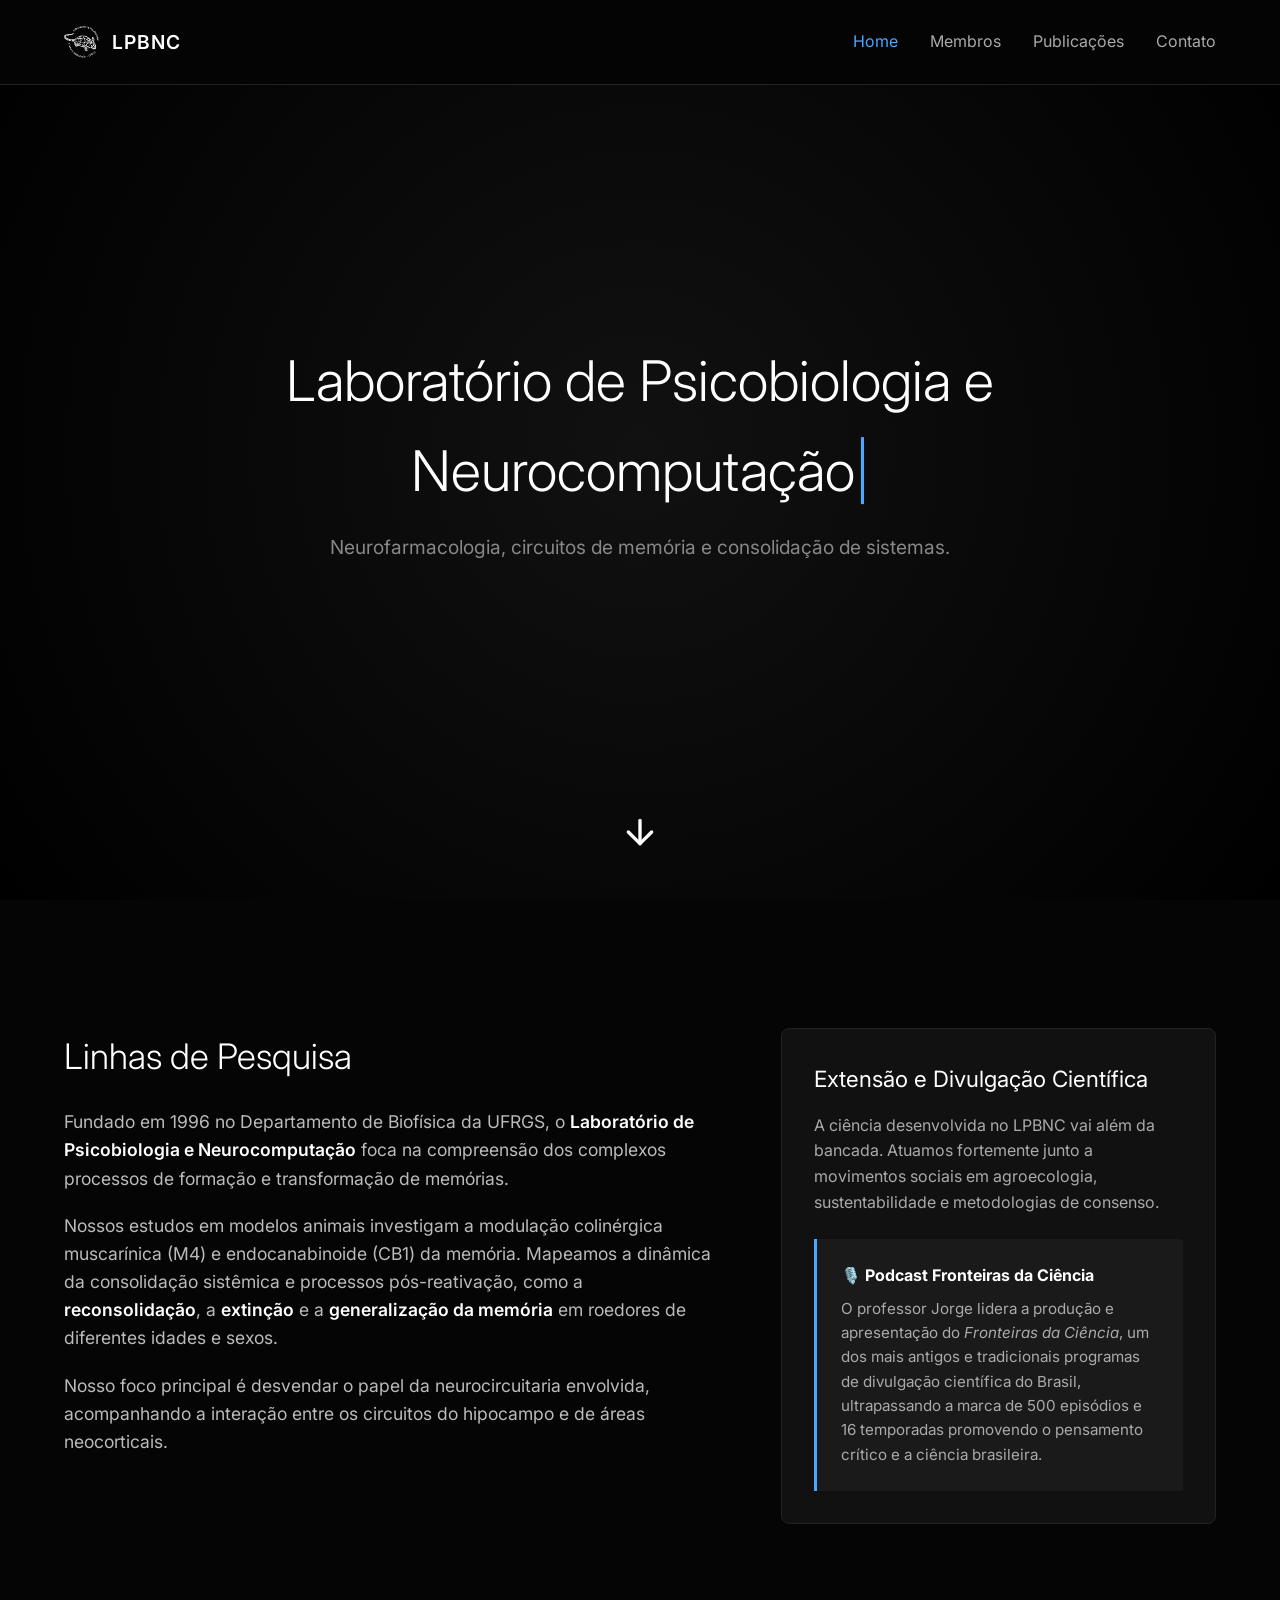
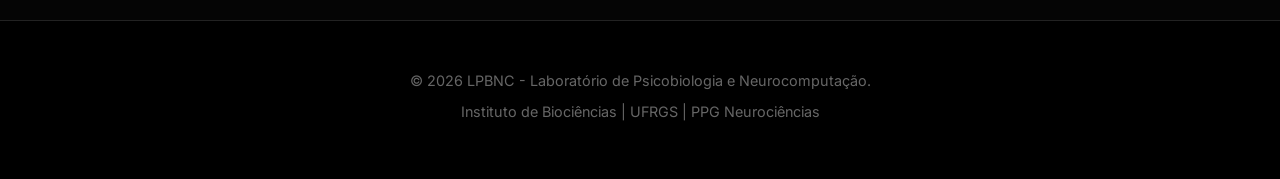
==== index.html @ ace2e095 "Add files via upload" ====
<!DOCTYPE html>
<html lang="pt-BR">
<head>
    <meta charset="UTF-8">
    <meta name="viewport" content="width=device-width, initial-scale=1.0">
    <title>LPBNC - Laboratório de Psicobiologia e Neurocomputação</title>
    <link rel="stylesheet" href="style.css">
    <link href="https://fonts.googleapis.com/css2?family=Inter:wght@300;400;600&display=swap" rel="stylesheet">
</head>
<body>
<header class="navbar">
        <div class="container nav-container">
            <a href="index.html" class="logo">
               <img src="icone.png" alt="Ícone LPBNC" style="width: 36px; height: 36px; border-radius: 8px;">
                <span class="logo-text">LPBNC</span>
            </a>
            
            <nav>
                <ul class="nav-links">
                    <li><a href="index.html" class="active">Home</a></li>
                    <li><a href="membros.html">Membros</a></li>
                    <li><a href="publicacoes.html">Publicações</a></li>
                    <li><a href="contato.html">Contato</a></li>
                </ul>
            </nav>
        </div>
    </header>

    <section class="hero">
        <div class="hero-content">
            <h1 class="typewriter-container">
                <span id="typewriter-text"></span><span class="cursor">|</span>
            </h1>
            <p class="subtitle">Neurofarmacologia, circuitos de memória e consolidação de sistemas.</p>
        </div>
        <a href="#sobre" class="scroll-down" aria-label="Rolar para baixo">
            <svg width="40" height="40" viewBox="0 0 24 24" fill="none" stroke="currentColor" stroke-width="2" stroke-linecap="round" stroke-linejoin="round">
                <line x1="12" y1="5" x2="12" y2="19"></line>
                <polyline points="19 12 12 19 5 12"></polyline>
            </svg>
        </a>
    </section>

    <section id="sobre" class="about container">
        <div class="about-grid">
            <div class="about-text">
                <h2>Linhas de Pesquisa</h2>
                <p>Fundado em 1996 no Departamento de Biofísica da UFRGS, o <strong>Laboratório de Psicobiologia e Neurocomputação</strong> foca na compreensão dos complexos processos de formação e transformação de memórias.</p>
                <p>Nossos estudos em modelos animais investigam a modulação colinérgica muscarínica (M4) e endocanabinoide (CB1) da memória. Mapeamos a dinâmica da consolidação sistêmica e processos pós-reativação, como a <strong>reconsolidação</strong>, a <strong>extinção</strong> e a <strong>generalização da memória</strong> em roedores de diferentes idades e sexos.</p>
                <p>Nosso foco principal é desvendar o papel da neurocircuitaria envolvida, acompanhando a interação entre os circuitos do hipocampo e de áreas neocorticais.</p>
            </div>
            
            <div class="about-highlight">
                <h3>Extensão e Divulgação Científica</h3>
                <p>A ciência desenvolvida no LPBNC vai além da bancada. Atuamos fortemente junto a movimentos sociais em agroecologia, sustentabilidade e metodologias de consenso.</p>
                <div class="podcast-box">
                    <h4>🎙️ Podcast Fronteiras da Ciência</h4>
                    <p>O professor Jorge lidera a produção e apresentação do <em>Fronteiras da Ciência</em>, um dos mais antigos e tradicionais programas de divulgação científica do Brasil, ultrapassando a marca de 500 episódios e 16 temporadas promovendo o pensamento crítico e a ciência brasileira.</p>
                </div>
            </div>
        </div>
    </section>

    <footer>
        <div class="container footer-content">
            <p>&copy; 2026 LPBNC - Laboratório de Psicobiologia e Neurocomputação.</p>
            <p>Instituto de Biociências | UFRGS | PPG Neurociências</p>
        </div>
    </footer>
<script src="script.js"></script>

</body>
</html>
---- style.css ----
/* Reset básico e tipografia */
* {
    margin: 0;
    padding: 0;
    box-sizing: border-box;
    scroll-behavior: smooth;
}

body {
    font-family: 'Inter', sans-serif;
    color: #e0e0e0;
    background-color: #050505;
    line-height: 1.6;
}

.container {
    width: 90%;
    max-width: 1200px; 
    margin: 0 auto;
}

/* Navegação */
.navbar {
    background-color: rgba(5, 5, 5, 0.95);
    border-bottom: 1px solid #222;
    padding: 1.5rem 0;
    position: fixed;
    width: 100%;
    top: 0;
    z-index: 100;
}

.nav-container {
    display: flex;
    justify-content: space-between;
    align-items: center;
}

.logo {
    display: flex;
    align-items: center;
    gap: 12px; /* Espaço entre o ícone e o texto */
    text-decoration: none; /* Remove sublinhado do link */
}

.logo-text {
    font-size: 1.2rem;
    font-weight: 600;
    letter-spacing: 1px;
    color: #fff;
    text-transform: uppercase;
}

/* Caixa do Ícone Placeholder */
.logo-icon {
    width: 36px;
    height: 36px;
    background-color: #111;
    border: 1px solid #333;
    border-radius: 8px; /* Bordas arredondadas */
    display: flex;
    justify-content: center;
    align-items: center;
    color: #4da6ff; /* Cor da linha do desenho */
    transition: border-color 0.3s ease;
}

.logo-icon svg {
    width: 22px;
    height: 22px;
}

.logo:hover .logo-icon {
    border-color: #4da6ff; /* Acende a borda ao passar o mouse */
}

.nav-links {
    list-style: none;
    display: flex;
    gap: 2rem;
}

.nav-links a {
    text-decoration: none;
    color: #aaa;
    font-weight: 400;
    transition: color 0.3s ease;
}

.nav-links a:hover, .nav-links a.active {
    color: #4da6ff;
}

/* Hero Section */
.hero {
    height: 100vh;
    display: flex;
    flex-direction: column;
    justify-content: center;
    align-items: center;
    position: relative;
    text-align: center;
    background: radial-gradient(circle at center, #111 0%, #000 100%);
}

.hero-content {
    max-width: 900px;
    padding: 0 20px;
}

.typewriter-container {
    font-size: 3.5rem;
    font-weight: 300;
    color: #fff;
    margin-bottom: 1rem;
    min-height: 8rem; /* Espaço ajustado para quebras de linha naturais */
}

.cursor {
    font-weight: 300;
    color: #4da6ff;
    animation: blink 1s infinite;
}

@keyframes blink {
    0%, 100% { opacity: 1; }
    50% { opacity: 0; }
}

.subtitle {
    font-size: 1.2rem;
    color: #888;
    opacity: 0;
    transition: opacity 2s ease-in-out;
}

/* Seta animada */
.scroll-down {
    position: absolute;
    bottom: 40px;
    color: #fff;
    animation: bounce 2s infinite;
    transition: color 0.3s ease;
}

.scroll-down:hover {
    color: #4da6ff;
}

@keyframes bounce {
    0%, 20%, 50%, 80%, 100% { transform: translateY(0); }
    40% { transform: translateY(-15px); }
    60% { transform: translateY(-7px); }
}

/* Seção Sobre (Nova com Grid) */
.about {
    padding: 8rem 0 6rem 0;
}

.about-grid {
    display: grid;
    grid-template-columns: 3fr 2fr; /* Coluna da pesquisa maior que a da extensão */
    gap: 4rem;
    align-items: start;
}

.about-text h2 {
    font-size: 2.2rem;
    font-weight: 300;
    margin-bottom: 1.5rem;
    color: #fff;
}

.about-text p {
    margin-bottom: 1.2rem;
    color: #bbb;
    font-size: 1.1rem;
}

.about-text strong {
    color: #fff;
    font-weight: 600;
}

/* Painel de Destaque / Podcast */
.about-highlight {
    background-color: #111;
    border: 1px solid #222;
    padding: 2rem;
    border-radius: 8px;
}

.about-highlight h3 {
    font-size: 1.4rem;
    font-weight: 400;
    color: #fff;
    margin-bottom: 1rem;
}

.about-highlight p {
    color: #aaa;
    font-size: 1rem;
    margin-bottom: 1.5rem;
}

.podcast-box {
    background-color: #1a1a1a;
    padding: 1.5rem;
    border-left: 3px solid #4da6ff;
    border-radius: 0 4px 4px 0;
}

.podcast-box h4 {
    color: #fff;
    margin-bottom: 0.5rem;
}

.podcast-box p {
    margin-bottom: 0;
    font-size: 0.95rem;
}

/* Rodapé */
footer {
    background-color: #000;
    border-top: 1px solid #222;
    padding: 3rem 0;
    text-align: center;
    font-size: 0.9rem;
}

footer p {
    margin-bottom: 0.5rem;
    color: #666;
}

/* Responsividade Básica para Celulares */
@media (max-width: 850px) {
    .typewriter-container {
        font-size: 2rem;
    }
    .about-grid {
        grid-template-columns: 1fr;
        gap: 2rem;
    }
    .nav-links {
        display: none; /* Em um site final, isso seria substituído por um menu hamburguer */
    }
}

/* ==========================================================================
   Estilos da Página Interna e Membros
   ========================================================================== */

/* Espaçamento para páginas internas (compensa a navbar fixa) */
.page-content {
    padding-top: 100px;
    padding-bottom: 60px;
}

.page-header {
    text-align: center;
    margin-bottom: 4rem;
    border-bottom: 1px solid #222;
    padding-bottom: 2rem;
}

.page-header h1 {
    font-size: 2.5rem;
    font-weight: 300;
    color: #fff;
    margin-bottom: 0.5rem;
}

.page-header p {
    color: #888;
    font-size: 1.1rem;
}

.team-section {
    margin-bottom: 4rem;
}

.section-title {
    font-size: 1.5rem;
    font-weight: 400;
    color: #fff;
    margin-bottom: 2rem;
    border-left: 3px solid #4da6ff;
    padding-left: 10px;
}

/* Sistema de Grid para os Membros */
.team-grid {
    display: grid;
    grid-template-columns: repeat(auto-fill, minmax(280px, 1fr));
    gap: 2rem;
}

/* O card do PI é centralizado e ligeiramente maior */
.pi-grid {
    display: flex;
    justify-content: flex-start;
}

.pi-card {
    max-width: 400px;
    width: 100%;
}

/* Cartão de Membro */
.member-card {
    background-color: #111;
    border: 1px solid #222;
    border-radius: 8px;
    padding: 2rem 1.5rem;
    text-align: center;
    transition: transform 0.3s ease, border-color 0.3s ease;
    display: flex;
    flex-direction: column;
    align-items: center;
}

.member-card:hover {
    transform: translateY(-5px);
    border-color: #333;
}

/* Foto / Placeholder */
.member-photo {
    width: 120px;
    height: 120px;
    background-color: #1a1a1a;
    border-radius: 50%;
    margin-bottom: 1.5rem;
    display: flex;
    justify-content: center;
    align-items: center;
    border: 2px solid #222;
    color: #444; /* Cor do ícone SVG */
}

.member-photo svg {
    width: 60px;
    height: 60px;
}

/* Informações do Membro */
.member-info h3 {
    font-size: 1.2rem;
    font-weight: 600;
    color: #fff;
    margin-bottom: 0.2rem;
}

.member-info .role {
    font-size: 0.9rem;
    color: #4da6ff;
    margin-bottom: 1rem;
    font-weight: 400;
}

/* Tags de Palavras-chave */
.keywords {
    display: flex;
    flex-wrap: wrap;
    gap: 0.5rem;
    justify-content: center;
    margin-bottom: 1.5rem;
    margin-top: auto; /* Empurra para baixo se os nomes tiverem tamanhos diferentes */
}

.keywords span {
    font-size: 0.75rem;
    background-color: #1a1a1a;
    color: #aaa;
    padding: 4px 10px;
    border-radius: 20px;
    border: 1px solid #333;
}

/* Links (Lattes, ORCID) */
.member-links {
    display: flex;
    gap: 1rem;
    justify-content: center;
    margin-top: auto;
}

.member-links a {
    text-decoration: none;
    font-size: 0.85rem;
    font-weight: 600;
    color: #fff;
    background-color: #222;
    padding: 6px 12px;
    border-radius: 4px;
    transition: background-color 0.3s ease, color 0.3s ease;
}

.member-links a:hover {
    background-color: #4da6ff;
    color: #000;
}

/* ==========================================================================
   Estilos da Página de Publicações
   ========================================================================== */

.publications-section {
    max-width: 900px;
    margin: 0 auto;
}

.pub-year-block {
    margin-bottom: 4rem;
}

/* Estilo do Ano */
.pub-year {
    font-size: 2rem;
    font-weight: 300;
    color: #4da6ff; /* Destaque no azul/ciano */
    margin-bottom: 1.5rem;
    border-bottom: 1px solid #222;
    padding-bottom: 0.5rem;
}

.pub-list {
    display: flex;
    flex-direction: column;
    gap: 2rem; /* Espaçamento entre os artigos */
}

/* Card/Bloco do Artigo */
.pub-item {
    background-color: transparent;
    padding: 0 0 1.5rem 1.5rem;
    border-left: 2px solid #222;
    transition: border-left-color 0.3s ease;
}

.pub-item:hover {
    border-left-color: #4da6ff; /* O traço acende ao passar o mouse */
}

.pub-title {
    font-size: 1.2rem;
    font-weight: 600;
    color: #fff;
    margin-bottom: 0.5rem;
    line-height: 1.4;
}

.pub-authors {
    font-size: 1rem;
    color: #aaa;
    margin-bottom: 0.2rem;
}

.pub-journal {
    font-size: 0.95rem;
    color: #888;
    font-style: italic;
    margin-bottom: 1rem;
}

/* Botão/Link do DOI */
.pub-doi {
    display: inline-flex;
    align-items: center;
    gap: 0.5rem;
    font-size: 0.85rem;
    font-weight: 600;
    color: #fff;
    text-decoration: none;
    background-color: #1a1a1a;
    padding: 6px 12px;
    border: 1px solid #333;
    border-radius: 4px;
    transition: all 0.3s ease;
}

.pub-doi svg {
    width: 14px;
    height: 14px;
    stroke: #4da6ff;
}

.pub-doi:hover {
    background-color: #2a2a2a;
    border-color: #4da6ff;
}

/* ==========================================================================
   Estilos da Seção Alumni
   ========================================================================== */

.alumni-section {
    margin-top: 6rem;
    border-top: 1px solid #222;
    padding-top: 4rem;
    text-align: center; 
}

.section-subtitle {
    color: #888;
    margin-bottom: 2rem;
    font-size: 1rem;
}

.alumni-container {
    background-color: #0a0a0a;
    padding: 2rem;
    border-radius: 8px;
    border: 1px solid #1a1a1a;
}

.alumni-list {
    list-style: none;
    display: grid;
    grid-template-columns: repeat(auto-fill, minmax(300px, 1fr));
    gap: 1rem;
    justify-content: center; /* Centraliza o grid em si */
}

.alumni-list li {
    font-size: 0.95rem;
    color: #bbb;
    padding: 8px 12px;
    border-bottom: 1px solid #1a1a1a;
    transition: color 0.3s ease;
    text-align: center; /* Centraliza o texto de cada nome na lista */
}

.alumni-list li:hover {
    color: #4da6ff;
}

.alumni-list li strong {
    color: #eee;
    font-weight: 500;
}

.alumni-section .section-title {
    display: inline-block;
}

/* ==========================================================================
   Estilos da Página de Contato
   ========================================================================== */

/* Centralização do Header de Contato com barra azul ajustada */
.contact-header {
    text-align: center;
}

.contact-header h1 {
    display: inline-block; /* Faz a barra azul abraçar a palavra */
    border-left: 3px solid #4da6ff;
    padding-left: 15px;
    margin-bottom: 1rem;
}

.contact-grid {
    display: grid;
    grid-template-columns: 1fr 1fr;
    gap: 4rem;
    margin-top: 2rem;
}

.info-block {
    margin-bottom: 3rem;
}

.info-block p {
    color: #bbb;
    margin-bottom: 0.3rem;
}

.info-block strong {
    color: #fff;
}

.contact-link {
    color: #4da6ff;
    text-decoration: none;
    font-size: 1.1rem;
    transition: opacity 0.3s;
}

.contact-link:hover {
    text-decoration: underline;
}

.mt-2 { margin-top: 1.5rem; }

/* Links Sociais/Extra */
.social-links {
    display: flex;
    flex-direction: column;
    gap: 0.5rem;
}

.social-links a {
    color: #aaa;
    text-decoration: none;
    transition: color 0.3s;
}

.social-links a:hover {
    color: #4da6ff;
}

/* Formulário */
.contact-form {
    background-color: #111;
    padding: 2.5rem;
    border-radius: 8px;
    border: 1px solid #222;
}

.form-group {
    margin-bottom: 1.5rem;
}

.form-group label {
    display: block;
    color: #eee;
    margin-bottom: 0.5rem;
    font-size: 0.9rem;
}

.form-group input, 
.form-group textarea {
    width: 100%;
    padding: 12px;
    background-color: #050505;
    border: 1px solid #333;
    border-radius: 4px;
    color: #fff;
    font-family: 'Inter', sans-serif;
}

.form-group input:focus, 
.form-group textarea:focus {
    outline: none;
    border-color: #4da6ff;
}

.btn-submit {
    width: 100%;
    padding: 14px;
    background-color: #4da6ff;
    color: #000;
    border: none;
    border-radius: 4px;
    font-weight: 600;
    cursor: pointer;
    transition: background-color 0.3s;
}

.btn-submit:hover {
    background-color: #3d86cc;
}

/* Responsividade para o Contato */
@media (max-width: 850px) {
    .contact-grid {
        grid-template-columns: 1fr;
        gap: 2rem;
    }
    
    .contact-form {
        padding: 1.5rem;
    }
}

/* ==========================================================================
   Estilos da Seção Nossas Memórias e Galeria
   ========================================================================== */

.memories-preview {
    text-align: center;
    background-color: #0a0a0a;
    padding: 4rem 2rem;
    border-radius: 8px;
    border: 1px solid #1a1a1a;
    margin-bottom: 4rem;
}

.memories-preview .section-title {
    display: inline-block;
    margin-bottom: 1.5rem;
}

.memories-content p {
    color: #888;
    max-width: 600px;
    margin: 0 auto 2rem auto;
}

.btn-gallery {
    display: inline-flex;
    align-items: center;
    gap: 12px;
    background-color: transparent;
    color: #4da6ff;
    padding: 12px 24px;
    border: 1px solid #4da6ff;
    border-radius: 4px;
    text-decoration: none;
    font-weight: 600;
    transition: all 0.3s ease;
}

.btn-gallery:hover {
    background-color: #4da6ff;
    color: #000;
}

/* Estilo da Grade da Galeria */
.gallery-grid {
    display: grid;
    grid-template-columns: repeat(auto-fill, minmax(300px, 1fr));
    gap: 1.5rem;
    padding-bottom: 4rem;
}

.gallery-item {
    overflow: hidden;
    border-radius: 8px;
    background-color: #111;
    border: 1px solid #222;
    aspect-ratio: 3 / 2;
}

.gallery-item img {
    width: 100%;
    height: 100%;
    object-fit: cover;
    transition: transform 0.5s ease;
    opacity: 0.8;
}

.gallery-item:hover img {
    transform: scale(1.05);
    opacity: 1;
}
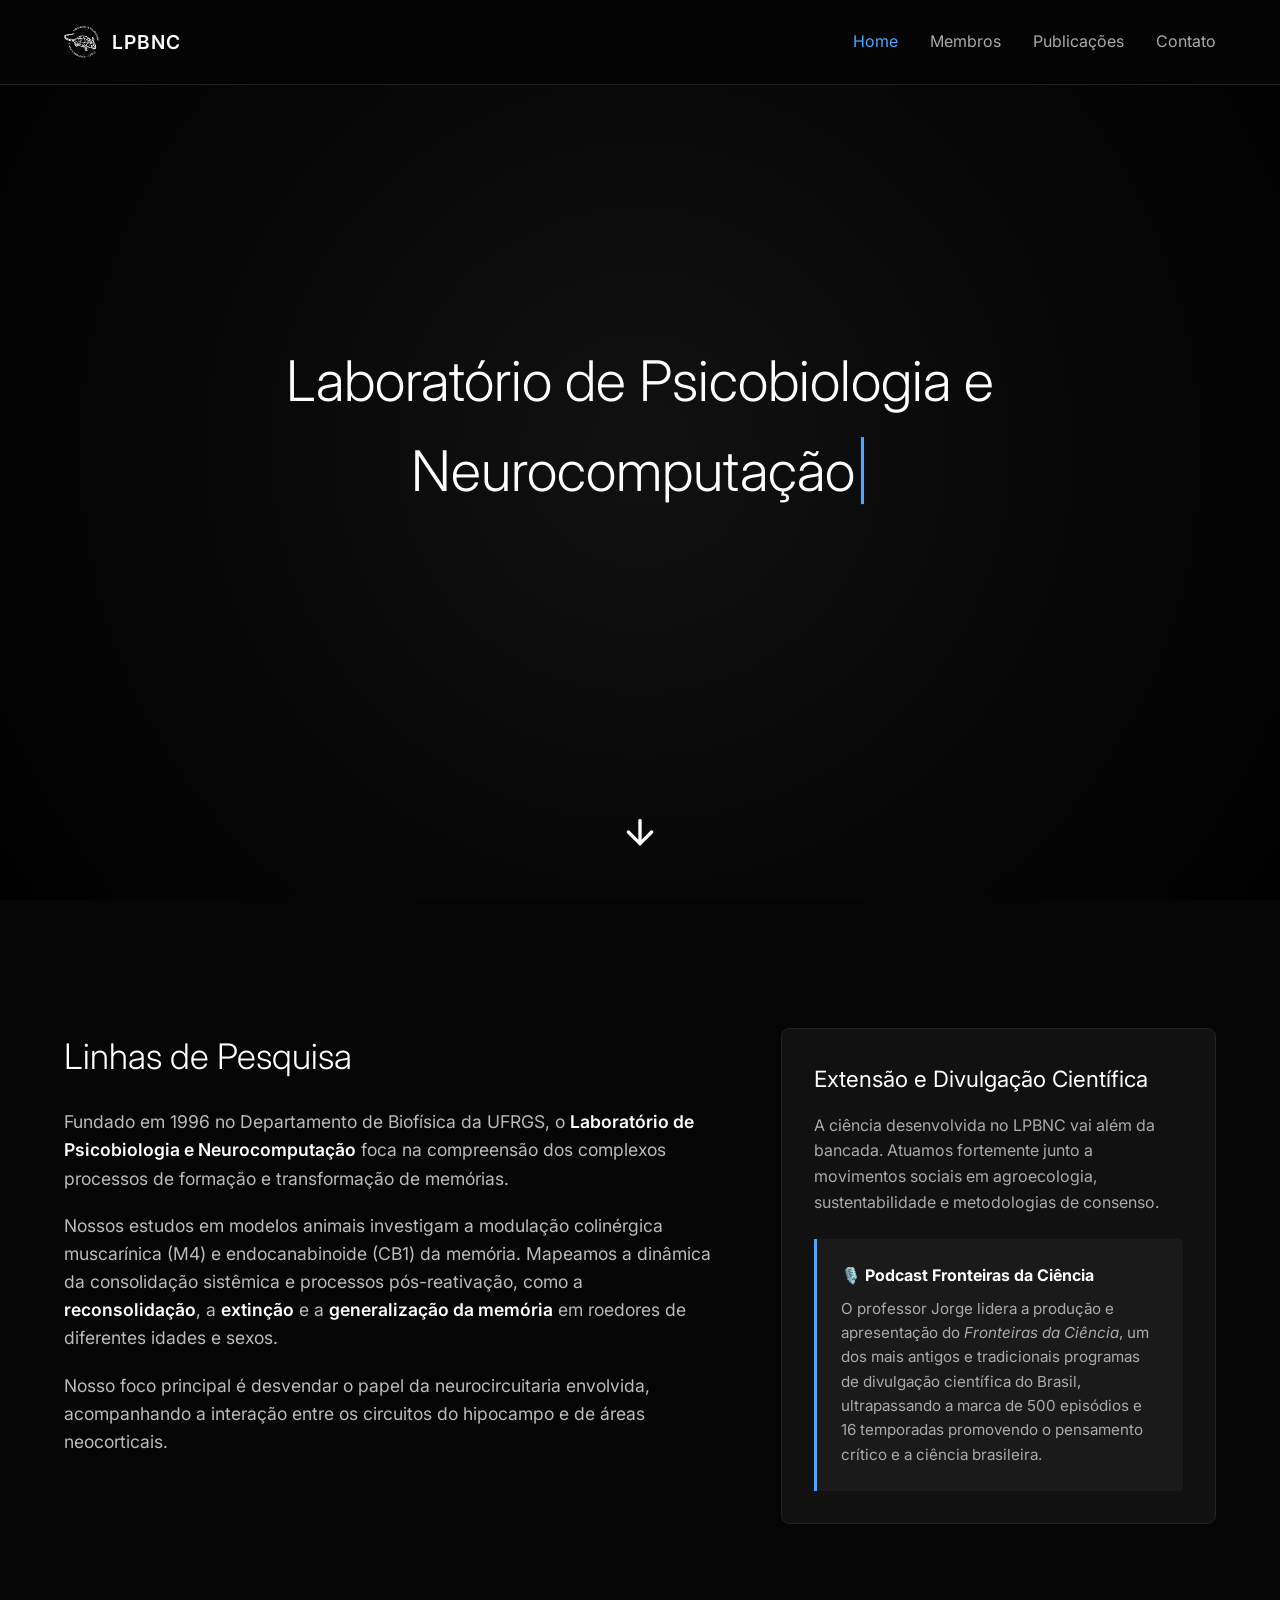
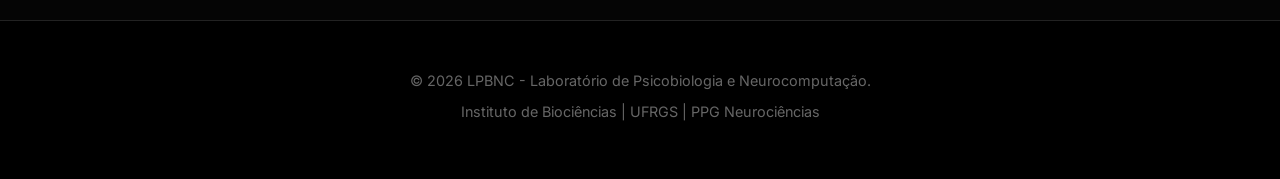
==== commit 2e9b4754: "index.html" ====
--- a/index.html
+++ b/index.html
@@ -31,7 +31,7 @@
             <h1 class="typewriter-container">
                 <span id="typewriter-text"></span><span class="cursor">|</span>
             </h1>
-            <p class="subtitle">Neurofarmacologia, circuitos de memória e consolidação de sistemas.</p>
+            <p class="subtitle">Neurofarmacologia, circuitos e consolidação da memória.</p>
         </div>
         <a href="#sobre" class="scroll-down" aria-label="Rolar para baixo">
             <svg width="40" height="40" viewBox="0 0 24 24" fill="none" stroke="currentColor" stroke-width="2" stroke-linecap="round" stroke-linejoin="round">
@@ -70,4 +70,4 @@
 <script src="script.js"></script>
 
 </body>
-</html>+</html>
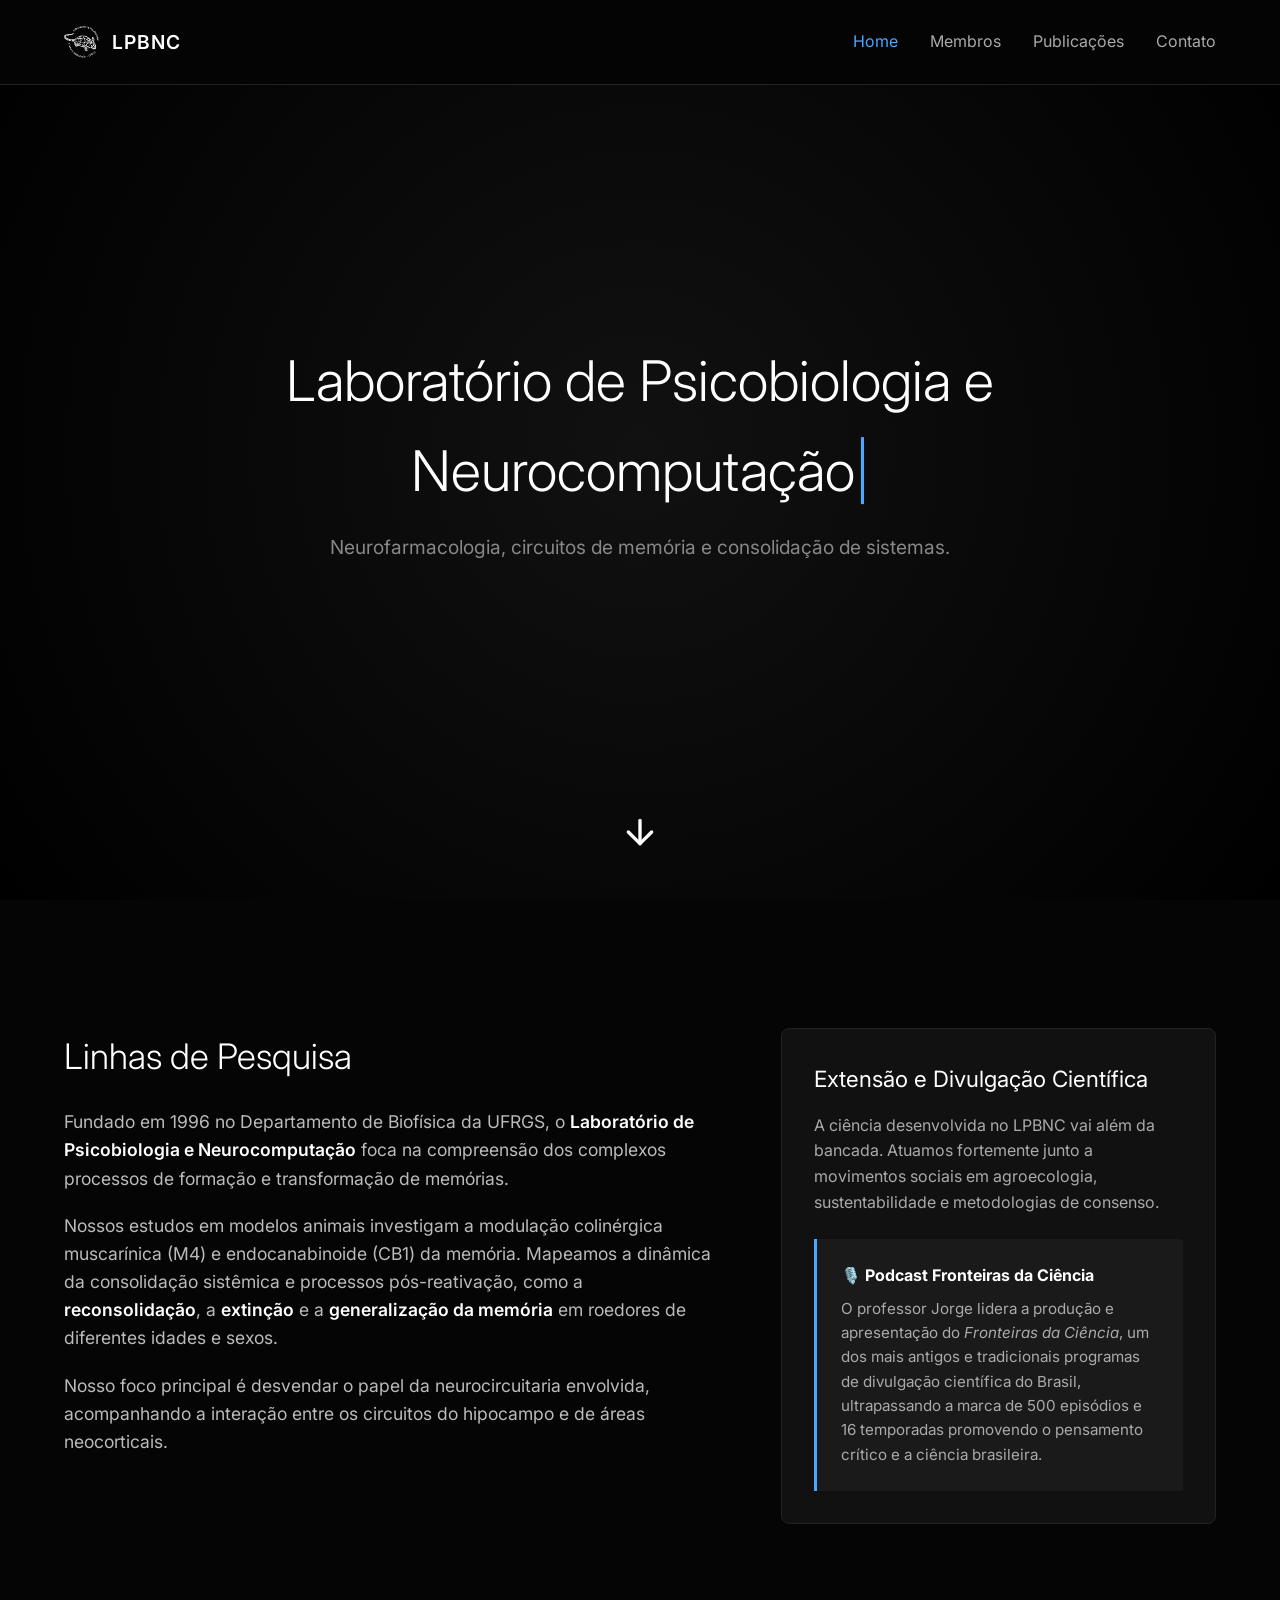
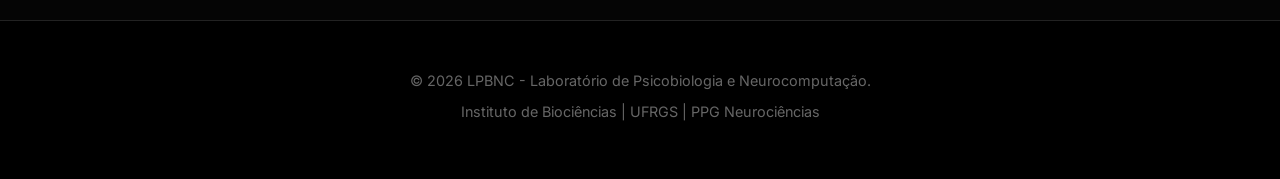
==== commit 4d42d23a: "Add files via upload" ====
--- a/index.html
+++ b/index.html
@@ -15,12 +15,18 @@
                 <span class="logo-text">LPBNC</span>
             </a>
             
+            <div class="hamburger">
+                <span class="bar"></span>
+                <span class="bar"></span>
+                <span class="bar"></span>
+            </div>
+            
             <nav>
                 <ul class="nav-links">
-                    <li><a href="index.html" class="active">Home</a></li>
+                    <li><a href="index.html"class="active">Home</a></li>
                     <li><a href="membros.html">Membros</a></li>
                     <li><a href="publicacoes.html">Publicações</a></li>
-                    <li><a href="contato.html">Contato</a></li>
+                    <li><a href="contato.html" >Contato</a></li>
                 </ul>
             </nav>
         </div>
@@ -31,7 +37,7 @@
             <h1 class="typewriter-container">
                 <span id="typewriter-text"></span><span class="cursor">|</span>
             </h1>
-            <p class="subtitle">Neurofarmacologia, circuitos e consolidação da memória.</p>
+            <p class="subtitle">Neurofarmacologia, circuitos de memória e consolidação de sistemas.</p>
         </div>
         <a href="#sobre" class="scroll-down" aria-label="Rolar para baixo">
             <svg width="40" height="40" viewBox="0 0 24 24" fill="none" stroke="currentColor" stroke-width="2" stroke-linecap="round" stroke-linejoin="round">
@@ -70,4 +76,4 @@
 <script src="script.js"></script>
 
 </body>
-</html>
+</html>
--- a/style.css
+++ b/style.css
@@ -747,4 +747,88 @@
 .gallery-item:hover img {
     transform: scale(1.05);
     opacity: 1;
+}
+
+/* ==========================================================================
+   Menu Hambúrguer e Responsividade Mobile
+   ========================================================================== */
+
+/* Esconde o hambúrguer no desktop */
+.hamburger {
+    display: none;
+    cursor: pointer;
+    z-index: 101; /* Fica acima do menu quando aberto */
+}
+
+/* Estilo das 3 barras do hambúrguer */
+.hamburger .bar {
+    display: block;
+    width: 25px;
+    height: 3px;
+    margin: 5px auto;
+    transition: all 0.3s ease-in-out;
+    background-color: #fff;
+    border-radius: 2px;
+}
+
+/* Ajustes para telas até 850px (Celulares e Tablets menores) */
+@media (max-width: 850px) {
+    /* Exibe o hambúrguer */
+    .hamburger {
+        display: block;
+    }
+
+    /* Animação do hambúrguer virando um "X" quando ativo */
+    .hamburger.active .bar:nth-child(2) {
+        opacity: 0;
+    }
+    .hamburger.active .bar:nth-child(1) {
+        transform: translateY(8px) rotate(45deg);
+    }
+    .hamburger.active .bar:nth-child(3) {
+        transform: translateY(-8px) rotate(-45deg);
+    }
+
+    /* Transforma os links em um menu lateral/dropdown */
+    .nav-links {
+        position: fixed;
+        left: -100%; /* Esconde o menu fora da tela à esquerda */
+        top: 76px; /* Altura aproximada do navbar */
+        gap: 0;
+        flex-direction: column;
+        background-color: #050505;
+        width: 100%;
+        text-align: center;
+        transition: 0.3s;
+        border-bottom: 1px solid #222;
+        padding-bottom: 1rem;
+    }
+
+    /* Classe ativada pelo JavaScript para trazer o menu para a tela */
+    .nav-links.active {
+        left: 0;
+    }
+
+    .nav-links li {
+        margin: 1.5rem 0;
+    }
+
+    /* Ajustes gerais de layout para mobile mantidos */
+    .typewriter-container {
+        font-size: 2rem;
+    }
+    
+    .about-grid {
+        grid-template-columns: 1fr;
+        gap: 2rem;
+    }
+    
+    .contact-grid {
+        grid-template-columns: 1fr;
+        gap: 2rem;
+    }
+    
+    .contact-form {
+        padding: 1.5rem;
+    }
 }
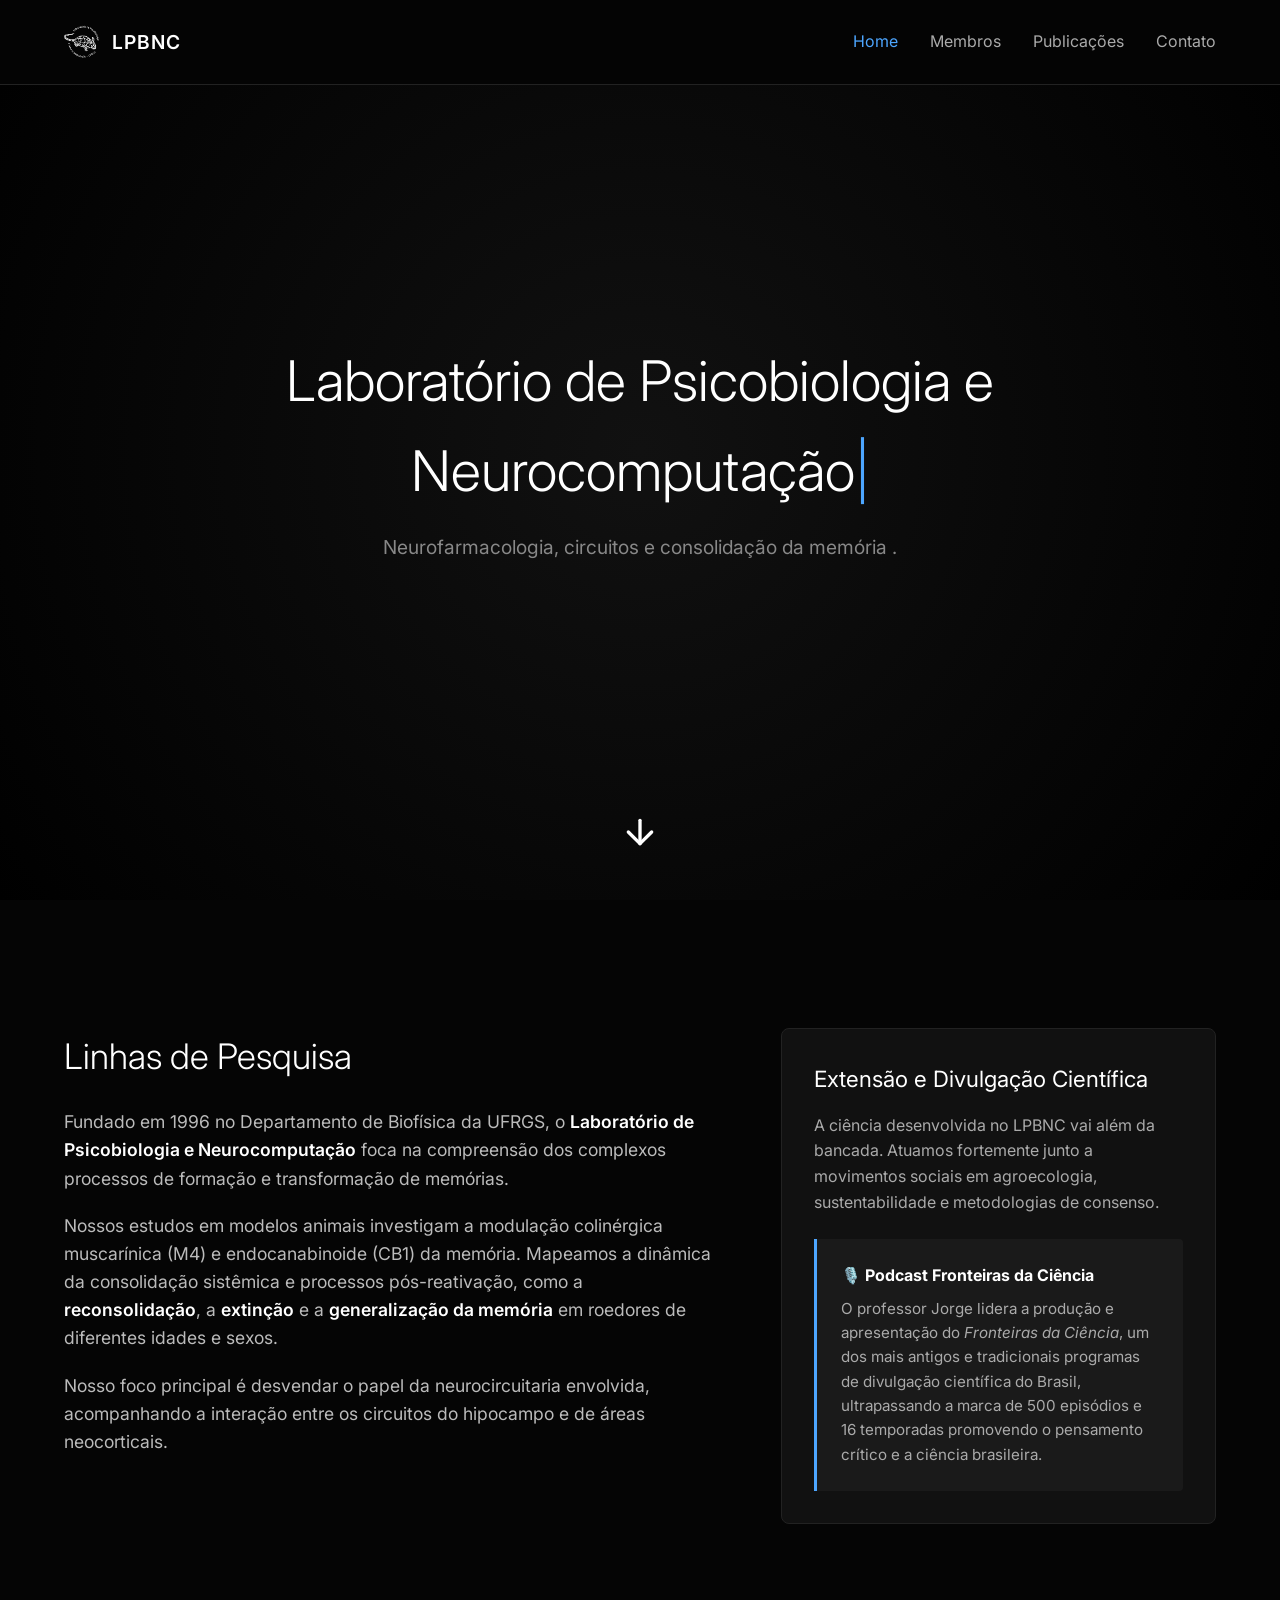
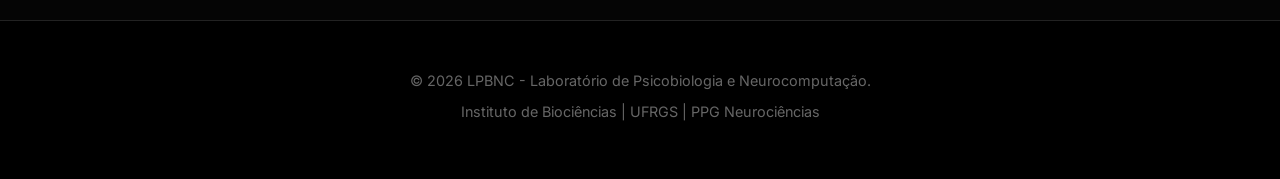
==== commit 293a311c: "Update index.html" ====
--- a/index.html
+++ b/index.html
@@ -21,23 +21,45 @@
                 <span class="bar"></span>
             </div>
             
-            <nav>
+            <nav class="nav-menu">
                 <ul class="nav-links">
-                    <li><a href="index.html"class="active">Home</a></li>
+                    <li><a href="index.html">Home</a></li>
                     <li><a href="membros.html">Membros</a></li>
                     <li><a href="publicacoes.html">Publicações</a></li>
-                    <li><a href="contato.html" >Contato</a></li>
+                    <li><a href="contato.html" class="active">Contato</a></li>
                 </ul>
             </nav>
         </div>
     </header>
+
+    <script>
+        document.addEventListener("DOMContentLoaded", function() {
+            const hamburger = document.querySelector(".hamburger");
+            const navLinks = document.querySelector(".nav-links");
+
+            if (hamburger && navLinks) {
+                hamburger.addEventListener("click", function() {
+                    hamburger.classList.toggle("active");
+                    navLinks.classList.toggle("active");
+                });
+
+                // Fecha o menu ao clicar em um link
+                document.querySelectorAll(".nav-links li a").forEach(link => {
+                    link.addEventListener("click", () => {
+                        hamburger.classList.remove("active");
+                        navLinks.classList.remove("active");
+                    });
+                });
+            }
+        });
+    </script>
 
     <section class="hero">
         <div class="hero-content">
             <h1 class="typewriter-container">
                 <span id="typewriter-text"></span><span class="cursor">|</span>
             </h1>
-            <p class="subtitle">Neurofarmacologia, circuitos de memória e consolidação de sistemas.</p>
+            <p class="subtitle">Neurofarmacologia, circuitos e consolidação da memória .</p>
         </div>
         <a href="#sobre" class="scroll-down" aria-label="Rolar para baixo">
             <svg width="40" height="40" viewBox="0 0 24 24" fill="none" stroke="currentColor" stroke-width="2" stroke-linecap="round" stroke-linejoin="round">
@@ -76,4 +98,4 @@
 <script src="script.js"></script>
 
 </body>
-</html>+</html>
--- a/style.css
+++ b/style.css
@@ -39,8 +39,8 @@
 .logo {
     display: flex;
     align-items: center;
-    gap: 12px; /* Espaço entre o ícone e o texto */
-    text-decoration: none; /* Remove sublinhado do link */
+    gap: 12px; 
+    text-decoration: none; 
 }
 
 .logo-text {
@@ -243,9 +243,6 @@
     .about-grid {
         grid-template-columns: 1fr;
         gap: 2rem;
-    }
-    .nav-links {
-        display: none; /* Em um site final, isso seria substituído por um menu hamburguer */
     }
 }
 
@@ -338,7 +335,7 @@
     justify-content: center;
     align-items: center;
     border: 2px solid #222;
-    color: #444; /* Cor do ícone SVG */
+    color: #444; 
 }
 
 .member-photo svg {
@@ -421,7 +418,7 @@
 .pub-year {
     font-size: 2rem;
     font-weight: 300;
-    color: #4da6ff; /* Destaque no azul/ciano */
+    color: #4da6ff; 
     margin-bottom: 1.5rem;
     border-bottom: 1px solid #222;
     padding-bottom: 0.5rem;
@@ -430,7 +427,7 @@
 .pub-list {
     display: flex;
     flex-direction: column;
-    gap: 2rem; /* Espaçamento entre os artigos */
+    gap: 2rem; 
 }
 
 /* Card/Bloco do Artigo */
@@ -522,7 +519,7 @@
     display: grid;
     grid-template-columns: repeat(auto-fill, minmax(300px, 1fr));
     gap: 1rem;
-    justify-content: center; /* Centraliza o grid em si */
+    justify-content: center; 
 }
 
 .alumni-list li {
@@ -531,7 +528,7 @@
     padding: 8px 12px;
     border-bottom: 1px solid #1a1a1a;
     transition: color 0.3s ease;
-    text-align: center; /* Centraliza o texto de cada nome na lista */
+    text-align: center; 
 }
 
 .alumni-list li:hover {
@@ -773,9 +770,15 @@
 
 /* Ajustes para telas até 850px (Celulares e Tablets menores) */
 @media (max-width: 850px) {
-    /* Exibe o hambúrguer */
+    /* Mostra o hambúrguer e empurra ele para a extrema direita */
     .hamburger {
         display: block;
+        margin-left: auto;
+    }
+
+    /* Remove o container do menu do fluxo normal para não bagunçar o topo */
+    .nav-container nav {
+        position: absolute;
     }
 
     /* Animação do hambúrguer virando um "X" quando ativo */
@@ -789,31 +792,38 @@
         transform: translateY(-8px) rotate(-45deg);
     }
 
-    /* Transforma os links em um menu lateral/dropdown */
+    /* Estilização do Menu Dropdown Lateral */
     .nav-links {
         position: fixed;
         left: -100%; /* Esconde o menu fora da tela à esquerda */
-        top: 76px; /* Altura aproximada do navbar */
+        top: 75px; /* Altura exata para ficar logo abaixo do cabeçalho */
         gap: 0;
         flex-direction: column;
-        background-color: #050505;
+        background-color: rgba(5, 5, 5, 0.98); /* Fundo preto quase sólido */
         width: 100%;
+        height: calc(100vh - 75px); /* Preenche o resto da tela para baixo */
         text-align: center;
-        transition: 0.3s;
-        border-bottom: 1px solid #222;
-        padding-bottom: 1rem;
-    }
-
-    /* Classe ativada pelo JavaScript para trazer o menu para a tela */
+        transition: left 0.4s ease-in-out;
+        padding-top: 2rem;
+        z-index: 99; /* Garante que fique por cima de textos e imagens */
+    }
+
+    /* Classe ativada pelo JavaScript para deslizar o menu para a tela */
     .nav-links.active {
         left: 0;
     }
 
+    /* Espaçamento e tamanho das letras no celular */
     .nav-links li {
         margin: 1.5rem 0;
     }
 
-    /* Ajustes gerais de layout para mobile mantidos */
+    .nav-links li a {
+        font-size: 1.3rem;
+        display: block; /* Aumenta a área de clique para o dedo */
+    }
+
+    /* Ajustes gerais de layout mobile mantidos */
     .typewriter-container {
         font-size: 2rem;
     }
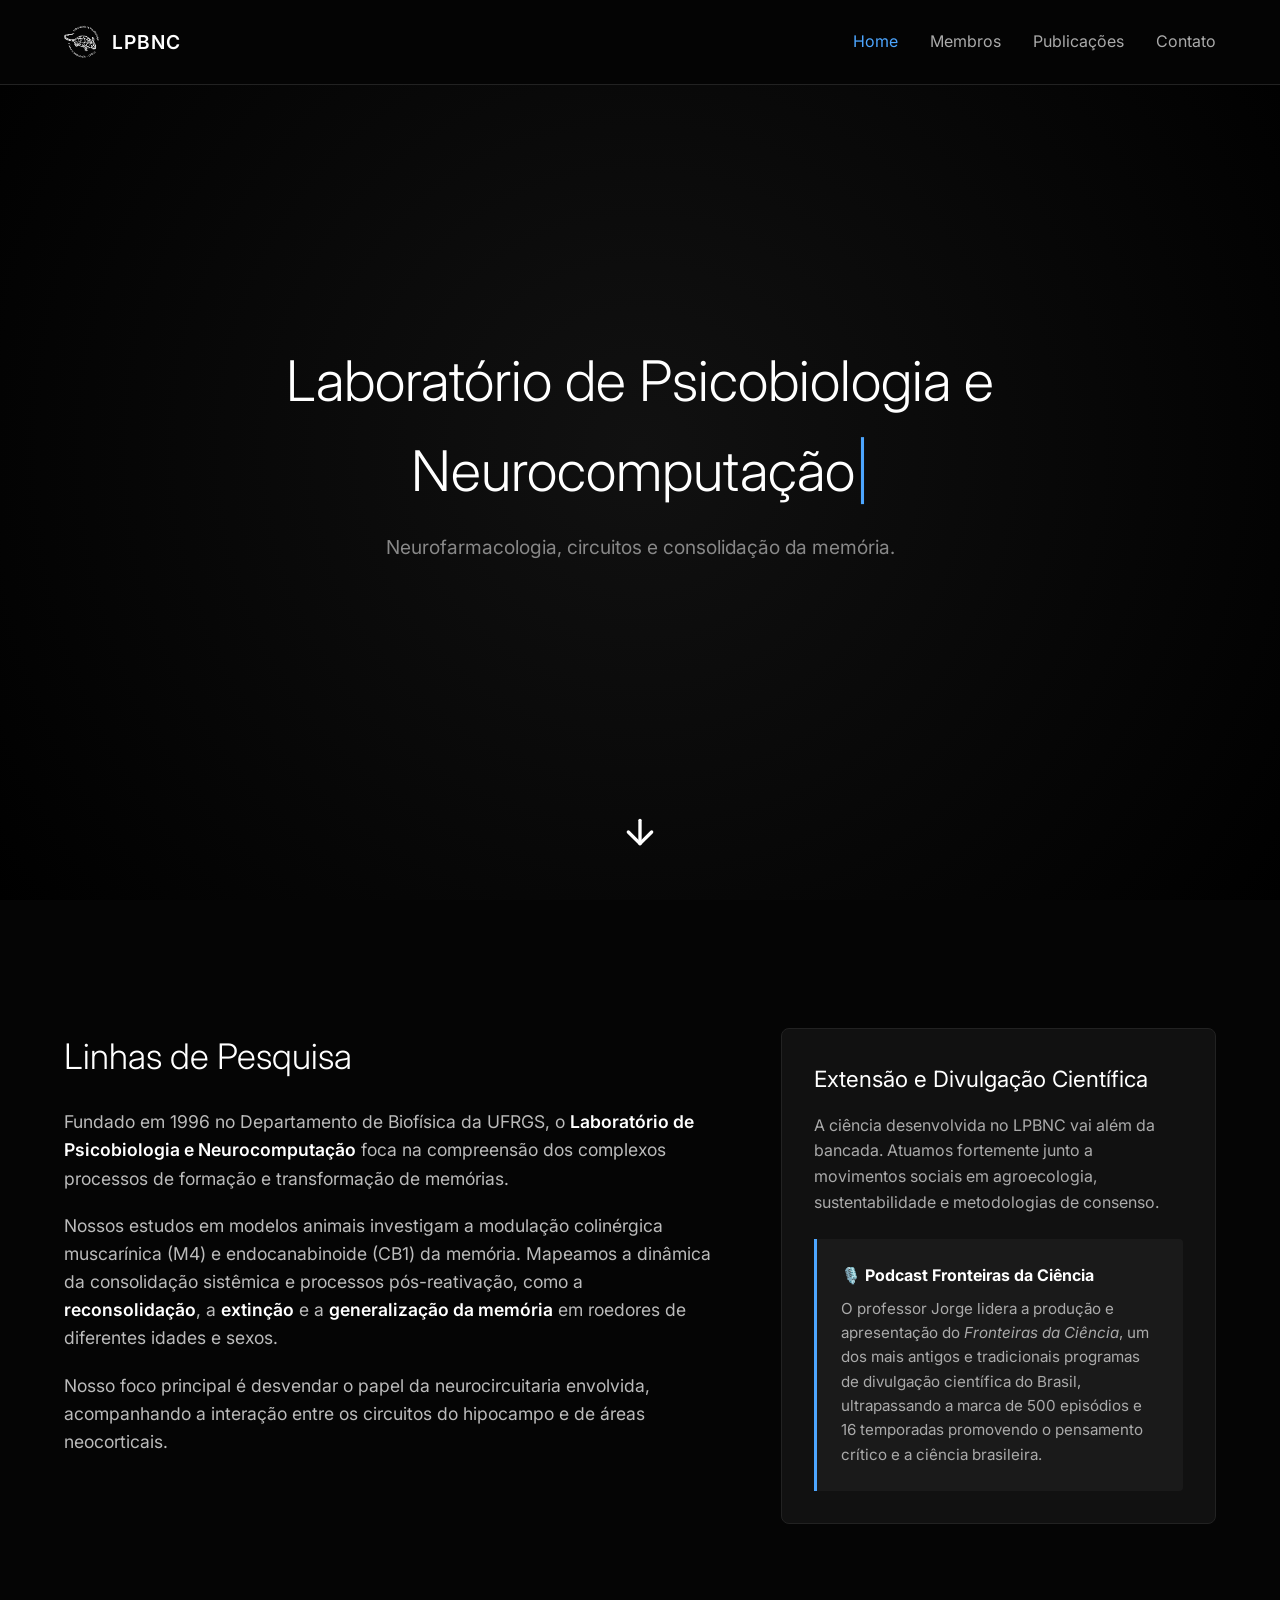
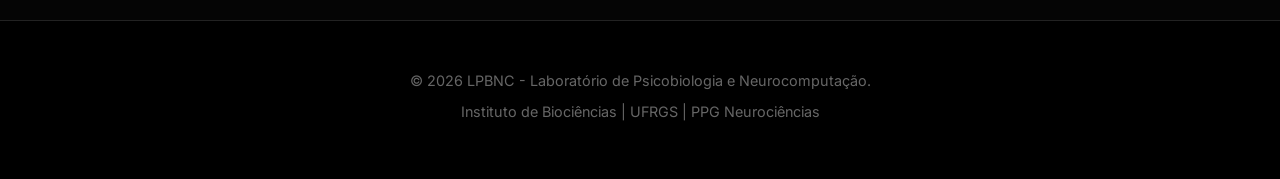
==== commit 9d737101: "index.html" ====
--- a/index.html
+++ b/index.html
@@ -59,7 +59,7 @@
             <h1 class="typewriter-container">
                 <span id="typewriter-text"></span><span class="cursor">|</span>
             </h1>
-            <p class="subtitle">Neurofarmacologia, circuitos e consolidação da memória .</p>
+            <p class="subtitle">Neurofarmacologia, circuitos e consolidação da memória.</p>
         </div>
         <a href="#sobre" class="scroll-down" aria-label="Rolar para baixo">
             <svg width="40" height="40" viewBox="0 0 24 24" fill="none" stroke="currentColor" stroke-width="2" stroke-linecap="round" stroke-linejoin="round">
